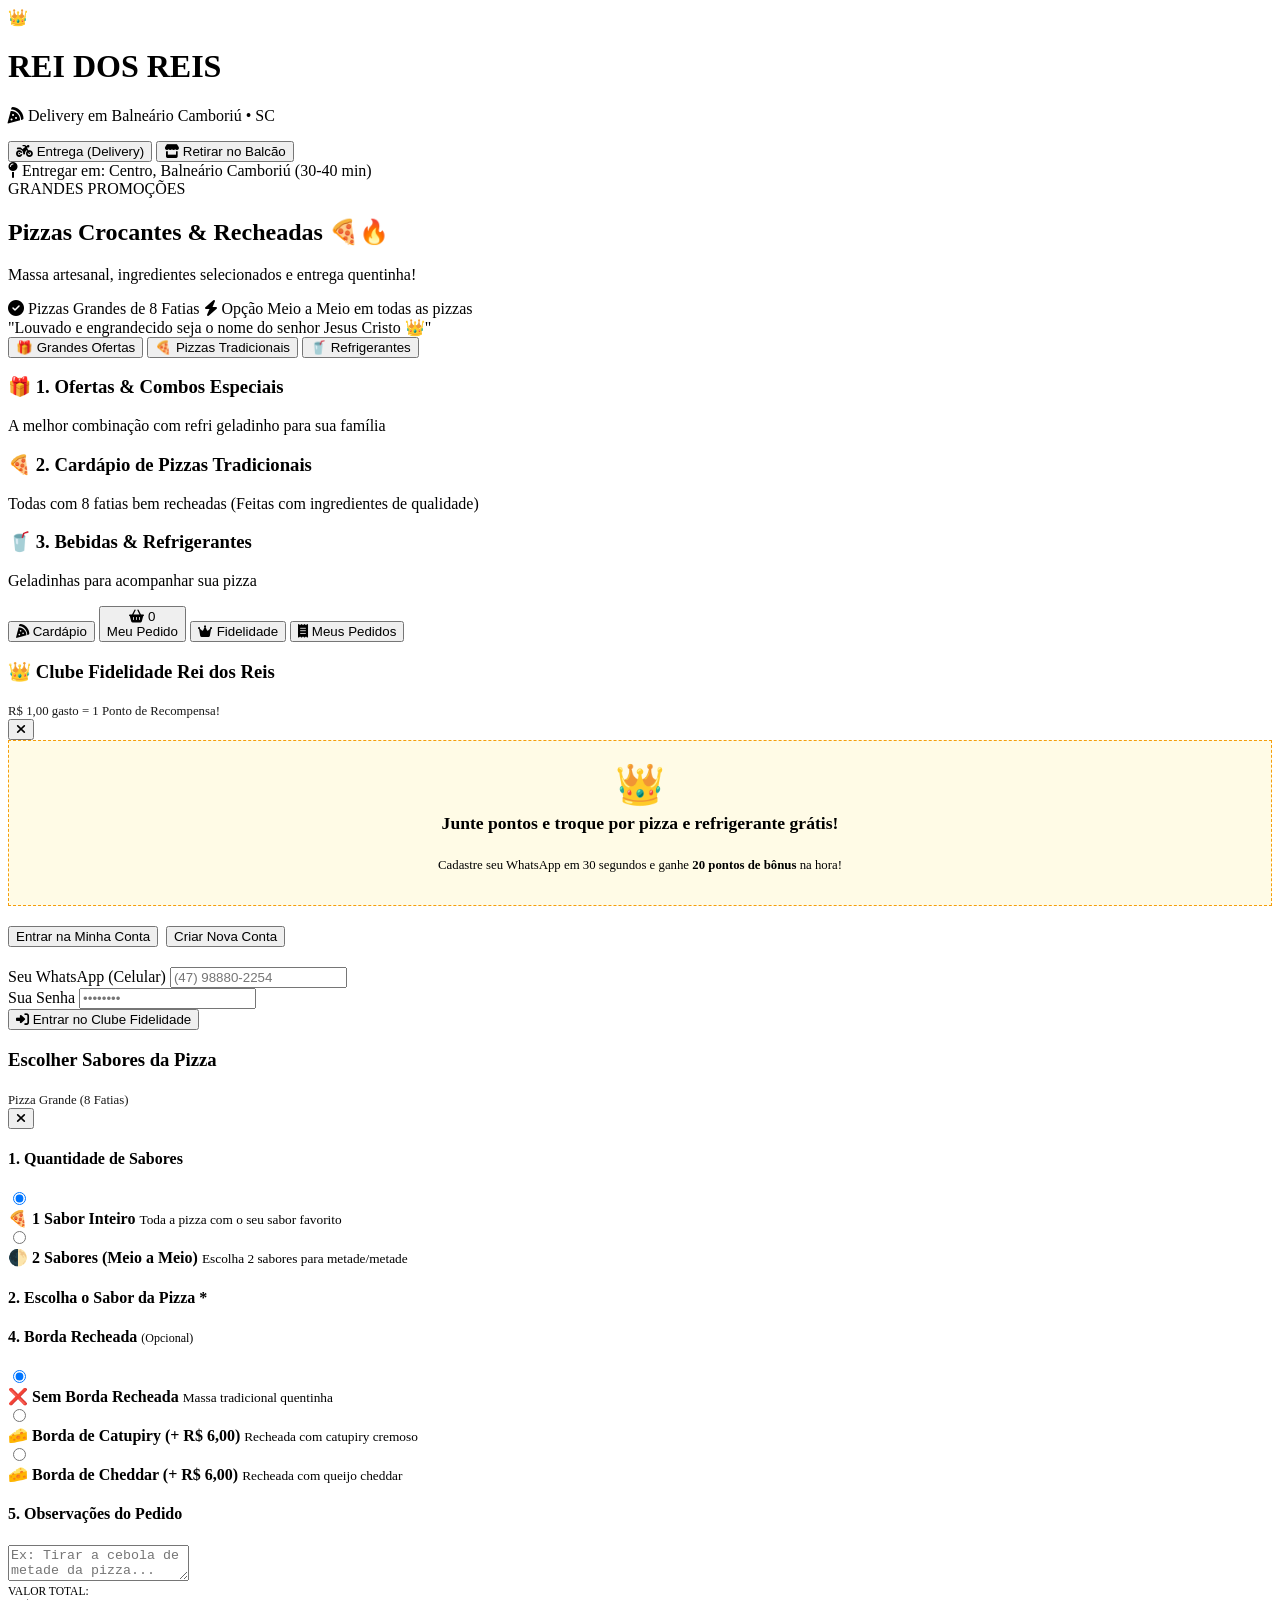
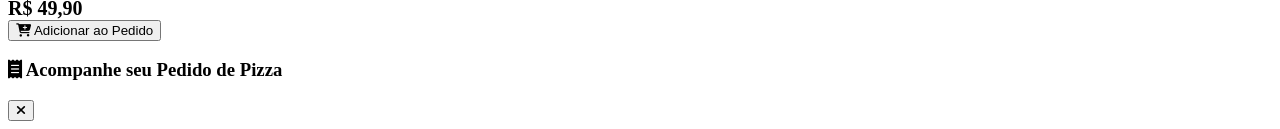
==== index.html @ 9207f4f2 "Atualizacao automatica Rei dos Reis - 15/08/2026 13:52" ====
<!DOCTYPE html>
<html lang="pt-BR">
<head>
  <meta charset="UTF-8" />
  <meta name="viewport" content="width=device-width, initial-scale=1.0, maximum-scale=1.0, user-scalable=no" />
  <title>Rei dos Reis Delivery - Pizzaria em Balneário Camboriú</title>
  
  <!-- Google Fonts & Font Awesome -->
  <link rel="preconnect" href="https://fonts.googleapis.com" />
  <link rel="preconnect" href="https://fonts.gstatic.com" crossorigin />
  <link href="https://fonts.googleapis.com/css2?family=Plus+Jakarta+Sans:wght@400;500;600;700;800&family=Outfit:wght@600;700;800;900&display=swap" rel="stylesheet" />
  <link rel="stylesheet" href="https://cdnjs.cloudflare.com/ajax/libs/font-awesome/6.4.0/css/all.min.css" />
  
  <link rel="stylesheet" href="styles.css?v=1.0" />
</head>
<body>

  <!-- MOBILE APP CONTAINER FRAME -->
  <div class="mobile-app-shell">

    <!-- RESTAURANT BRANDED HEADER -->
    <header class="app-header brand-header">
      <div class="brand-title-group">
        <div class="brand-logo-circle">
          👑
        </div>
        <div class="brand-name-box">
          <h1>REI DOS REIS</h1>
          <p><i class="fa-solid fa-pizza-slice text-gold"></i> Delivery em Balneário Camboriú • SC</p>
        </div>
      </div>
    </header>

    <!-- DELIVERY / PICKUP TOGGLE BAR -->
    <section class="fulfillment-bar">
      <div class="fulfillment-toggle">
        <button class="f-btn active" id="f-btn-delivery" onclick="setFulfillmentMode('delivery')">
          <i class="fa-solid fa-motorcycle"></i> Entrega (Delivery)
        </button>
        <button class="f-btn" id="f-btn-pickup" onclick="setFulfillmentMode('pickup')">
          <i class="fa-solid fa-store"></i> Retirar no Balcão
        </button>
      </div>
      <div class="address-subbar">
        <i class="fa-solid fa-map-pin text-gold"></i>
        <span id="delivery-address-display">Entregar em: Centro, Balneário Camboriú (30-40 min)</span>
      </div>
    </section>

    <!-- BANNER PROMO & CARDÁPIO DO DIA -->
    <section class="today-menu-banner">
      <div class="banner-card">
        <span class="banner-badge">GRANDES PROMOÇÕES</span>
        <h2>Pizzas Crocantes & Recheadas 🍕🔥</h2>
        <p>Massa artesanal, ingredientes selecionados e entrega quentinha!</p>
        <div class="banner-features">
          <span><i class="fa-solid fa-circle-check text-gold"></i> Pizzas Grandes de 8 Fatias</span>
          <span><i class="fa-solid fa-bolt text-gold"></i> Opção Meio a Meio em todas as pizzas</span>
        </div>
      </div>

      <div class="christian-footer-banner">
        "Louvado e engrandecido seja o nome do senhor Jesus Cristo 👑"
      </div>
    </section>

    <!-- QUICK CATEGORY NAV TABS -->
    <section class="categories-section">
      <div class="categories-scroll" id="categories-container">
        <button class="cat-pill active" data-cat="combos" onclick="scrollToSection('sec-combos', this)">
          <span class="cat-emoji">🎁</span>
          <span>Grandes Ofertas</span>
        </button>
        <button class="cat-pill" data-cat="pizzas" onclick="scrollToSection('sec-pizzas', this)">
          <span class="cat-emoji">🍕</span>
          <span>Pizzas Tradicionais</span>
        </button>
        <button class="cat-pill" data-cat="bebidas" onclick="scrollToSection('sec-bebidas', this)">
          <span class="cat-emoji">🥤</span>
          <span>Refrigerantes</span>
        </button>
      </div>
    </section>

    <!-- MAIN APP CONTENT -->
    <main class="feed-section">

      <!-- SECTION 1: COMBOS / PROMOÇÕES -->
      <section class="catalog-group" id="sec-combos">
        <div class="group-header">
          <h3>🎁 1. Ofertas & Combos Especiais</h3>
          <p>A melhor combinação com refri geladinho para sua família</p>
        </div>

        <div id="combos-container">
          <!-- JS Rendered Combos -->
        </div>
      </section>

      <!-- SECTION 2: PIZZAS TRADICIONAIS -->
      <section class="catalog-group" id="sec-pizzas">
        <div class="group-header">
          <h3>🍕 2. Cardápio de Pizzas Tradicionais</h3>
          <p>Todas com 8 fatias bem recheadas (Feitas com ingredientes de qualidade)</p>
        </div>

        <div class="pizza-flavors-grid" id="flavors-container">
          <!-- JS Rendered Flavors -->
        </div>
      </section>

      <!-- SECTION 3: BEBIDAS -->
      <section class="catalog-group" id="sec-bebidas">
        <div class="group-header">
          <h3>🥤 3. Bebidas & Refrigerantes</h3>
          <p>Geladinhas para acompanhar sua pizza</p>
        </div>

        <div id="drinks-container">
          <!-- JS Rendered Drinks -->
        </div>
      </section>

    </main>

    <!-- STICKY FLOATING CART BAR -->
    <div class="sticky-cart-bar" id="sticky-cart-bar" style="display: none;" onclick="toggleCartDrawer()">
      <div class="sticky-cart-info">
        <div class="sticky-cart-count-badge" id="sticky-cart-count">0</div>
        <div class="sticky-cart-text">
          <span>Ver Meu Pedido</span>
          <small id="sticky-cart-items-preview">Nenhum item</small>
        </div>
      </div>
      <div style="font-family: var(--font-heading); font-size: 1.1rem; font-weight: 900;" id="sticky-cart-total">
        R$ 0,00
      </div>
    </div>

    <!-- BOTTOM APP NAVIGATION BAR -->
    <nav class="bottom-nav">
      <button class="nav-item active" onclick="scrollToSection('sec-combos')">
        <i class="fa-solid fa-pizza-slice"></i>
        <span>Cardápio</span>
      </button>
      <button class="nav-item nav-item-cart" onclick="toggleCartDrawer()">
        <div class="cart-icon-box">
          <i class="fa-solid fa-basket-shopping"></i>
          <span class="nav-cart-badge" id="bottom-cart-badge">0</span>
        </div>
        <span>Meu Pedido</span>
      </button>
      <button class="nav-item" onclick="openLoyaltyModal()">
        <i class="fa-solid fa-crown text-gold"></i>
        <span>Fidelidade</span>
      </button>
      <button class="nav-item" onclick="openMyOrdersModal()">
        <i class="fa-solid fa-receipt"></i>
        <span>Meus Pedidos</span>
      </button>
    </nav>

  </div>

  <!-- MODAL: PROGRAMA DE FIDELIDADE -->
  <div class="modal-overlay" id="modal-loyalty">
    <div class="modal-content" style="height: 100%; max-height: 100%; border-radius: 0;">
      <div class="modal-header bg-gold">
        <div>
          <h3>👑 Clube Fidelidade Rei dos Reis</h3>
          <span style="font-size: 0.8rem; opacity: 0.9;">R$ 1,00 gasto = 1 Ponto de Recompensa!</span>
        </div>
        <button class="btn-close-modal" onclick="closeLoyaltyModal()"><i class="fa-solid fa-xmark"></i></button>
      </div>

      <div class="builder-body">
        
        <!-- STATE A: NÃO LOGADO -->
        <div id="loyalty-auth-container">
          <div style="text-align: center; background: #fffbe6; border: 1px dashed #f59e0b; padding: 1.25rem; border-radius: var(--radius-md); margin-bottom: 1.25rem;">
            <span style="font-size: 2.5rem;">👑</span>
            <h4 style="font-size: 1.1rem; color: var(--color-dark); margin-top: 0.3rem;">Junte pontos e troque por pizza e refrigerante grátis!</h4>
            <p style="font-size: 0.8rem; color: var(--color-gray); margin-top: 0.2rem;">Cadastre seu WhatsApp em 30 segundos e ganhe <strong>20 pontos de bônus</strong> na hora!</p>
          </div>

          <div style="display: flex; gap: 0.5rem; margin-bottom: 1.25rem;">
            <button type="button" class="btn btn-secondary btn-full active" id="btn-loyalty-tab-login" onclick="switchLoyaltyAuthTab('login')">Entrar na Minha Conta</button>
            <button type="button" class="btn btn-secondary btn-full" id="btn-loyalty-tab-reg" onclick="switchLoyaltyAuthTab('reg')">Criar Nova Conta</button>
          </div>

          <!-- FORM: LOGIN -->
          <form id="form-loyalty-login" onsubmit="handleLoyaltyLogin(event)">
            <div class="form-group margin-top-sm">
              <label for="loyalty-login-phone">Seu WhatsApp (Celular)</label>
              <input type="tel" id="loyalty-login-phone" placeholder="(47) 98880-2254" required />
            </div>
            <div class="form-group margin-top-sm">
              <label for="loyalty-login-pass">Sua Senha</label>
              <input type="password" id="loyalty-login-pass" placeholder="••••••••" required />
            </div>
            <button type="submit" class="btn btn-gold btn-full margin-top-md">
              <i class="fa-solid fa-right-to-bracket"></i> Entrar no Clube Fidelidade
            </button>
          </form>

          <!-- FORM: CADASTRO -->
          <form id="form-loyalty-register" onsubmit="handleLoyaltyRegister(event)" style="display: none;">
            <div class="form-group margin-top-sm">
              <label for="loyalty-reg-name">Seu Nome Completo</label>
              <input type="text" id="loyalty-reg-name" placeholder="Ex: João Santos" required />
            </div>
            <div class="form-group margin-top-sm">
              <label for="loyalty-reg-phone">Seu WhatsApp (DDD + Número)</label>
              <input type="tel" id="loyalty-reg-phone" placeholder="(47) 98880-2254" required />
            </div>
            <div class="form-group margin-top-sm">
              <label for="loyalty-reg-pass">Crie uma Senha Fácil</label>
              <input type="password" id="loyalty-reg-pass" placeholder="Mínimo 3 digitos" required />
            </div>
            <button type="submit" class="btn btn-gold btn-full margin-top-md">
              <i class="fa-solid fa-user-plus"></i> Criar Minha Conta & Ganhar 20 Pontos!
            </button>
          </form>
        </div>

        <!-- STATE B: LOGADO -->
        <div id="loyalty-user-container" style="display: none;">
          <div style="background: linear-gradient(135deg, #78350f 0%, #451a03 100%); color: #ffffff; padding: 1.25rem; border-radius: var(--radius-md); box-shadow: var(--shadow-md); margin-bottom: 1.5rem; border: 1px solid var(--color-accent-gold);">
            <div style="display: flex; justify-content: space-between; align-items: flex-start;">
              <div>
                <span style="font-size: 0.75rem; text-transform: uppercase; letter-spacing: 0.5px; opacity: 0.9;">CARTÃO FIDELIDADE REI DOS REIS</span>
                <h3 id="loyalty-user-name" style="font-size: 1.2rem; font-weight: 800; font-family: var(--font-heading);">Cliente</h3>
              </div>
              <button onclick="handleLoyaltyLogout()" style="background: rgba(255,255,255,0.2); border: none; color: #fff; padding: 0.3rem 0.6rem; border-radius: 12px; font-size: 0.7rem; font-weight: 700; cursor: pointer;">Sair</button>
            </div>

            <div style="margin-top: 1rem; display: flex; align-items: baseline; gap: 0.4rem;">
              <span id="loyalty-user-points" style="font-size: 2.2rem; font-weight: 900; font-family: var(--font-heading); color: var(--color-accent-gold);">0</span>
              <span style="font-size: 0.9rem; font-weight: 700;">Pontos Acumulados</span>
            </div>
            <small style="display: block; opacity: 0.85; font-size: 0.75rem; margin-top: 0.2rem;">Ganhe +1 ponto a cada R$ 1,00 em pedidos na pizzaria!</small>
          </div>

          <h4 style="font-size: 1rem; color: var(--color-dark); margin-bottom: 0.75rem;"><i class="fa-solid fa-gift text-gold"></i> Resgatar Prêmios com Seus Pontos:</h4>

          <div id="rewards-catalog-list" style="display: flex; flex-direction: column; gap: 0.75rem;">
            <!-- JS Rendered Rewards -->
          </div>
        </div>

      </div>
    </div>
  </div>

  <!-- MODAL: MONTAR PIZZA / ESCOLHER SABORES -->
  <div class="modal-overlay" id="modal-pizza-builder">
    <div class="modal-content" style="height: 100%; max-height: 100%; border-radius: 0;">
      <div class="modal-header bg-gold">
        <div>
          <h3 id="builder-modal-title">Escolher Sabores da Pizza</h3>
          <span style="font-size: 0.8rem; opacity: 0.9;" id="builder-modal-price">Pizza Grande (8 Fatias)</span>
        </div>
        <button class="btn-close-modal" onclick="closePizzaBuilderModal()"><i class="fa-solid fa-xmark"></i></button>
      </div>

      <div class="builder-body">
        
        <!-- PASSO 1: TIPO DE SABOR -->
        <div class="catalog-group">
          <h4 class="step-header">1. Quantidade de Sabores</h4>
          <div class="options-group">
            <label class="radio-option">
              <input type="radio" name="pizza-split-mode" value="1" onchange="togglePizzaSplitMode('1')" checked />
              <div class="radio-content">
                <strong>🍕 1 Sabor Inteiro</strong>
                <small>Toda a pizza com o seu sabor favorito</small>
              </div>
            </label>
            <label class="radio-option">
              <input type="radio" name="pizza-split-mode" value="2" onchange="togglePizzaSplitMode('2')" />
              <div class="radio-content">
                <strong>🌓 2 Sabores (Meio a Meio)</strong>
                <small>Escolha 2 sabores para metade/metade</small>
              </div>
            </label>
          </div>
        </div>

        <!-- PASSO 2: SELEÇÃO DO 1º SABOR -->
        <div class="catalog-group margin-top-md">
          <h4 class="step-header" id="label-flavor-1">2. Escolha o Sabor da Pizza <span class="text-gold">*</span></h4>
          <div class="options-group" id="flavor-1-container">
            <!-- JS Rendered Flavors Radio 1 -->
          </div>
        </div>

        <!-- PASSO 3: SELEÇÃO DO 2º SABOR (Se Meio a Meio) -->
        <div class="catalog-group margin-top-md" id="section-flavor-2" style="display: none;">
          <h4 class="step-header">3. Escolha o 2º Sabor (Metade 2) <span class="text-gold">*</span></h4>
          <div class="options-group" id="flavor-2-container">
            <!-- JS Rendered Flavors Radio 2 -->
          </div>
        </div>

        <!-- PASSO 4: BORDA RECHEADA -->
        <div class="catalog-group margin-top-md">
          <h4 class="step-header">4. Borda Recheada <span style="font-size: 0.75rem; font-weight: 500; color: var(--color-gray);">(Opcional)</span></h4>
          <div class="options-group">
            <label class="radio-option">
              <input type="radio" name="pizza-border" value="Sem Borda" data-price="0.00" onchange="calcPizzaBuilderTotal()" checked />
              <div class="radio-content">
                <strong>❌ Sem Borda Recheada</strong>
                <small>Massa tradicional quentinha</small>
              </div>
            </label>
            <label class="radio-option">
              <input type="radio" name="pizza-border" value="Borda de Catupiry" data-price="6.00" onchange="calcPizzaBuilderTotal()" />
              <div class="radio-content">
                <strong>🧀 Borda de Catupiry (+ R$ 6,00)</strong>
                <small>Recheada com catupiry cremoso</small>
              </div>
            </label>
            <label class="radio-option">
              <input type="radio" name="pizza-border" value="Borda de Cheddar" data-price="6.00" onchange="calcPizzaBuilderTotal()" />
              <div class="radio-content">
                <strong>🧀 Borda de Cheddar (+ R$ 6,00)</strong>
                <small>Recheada com queijo cheddar</small>
              </div>
            </label>
          </div>
        </div>

        <!-- PASSO 5: OBSERVAÇÕES -->
        <div class="catalog-group margin-top-md">
          <h4 class="step-header">5. Observações do Pedido</h4>
          <div class="form-group">
            <textarea id="pizza-notes" rows="2" placeholder="Ex: Tirar a cebola de metade da pizza..."></textarea>
          </div>
        </div>

      </div>

      <div class="builder-footer">
        <div>
          <small style="font-size: 0.72rem; color: var(--color-gray); display: block;">VALOR TOTAL:</small>
          <strong id="builder-total-price" style="font-size: 1.25rem; color: var(--color-primary); font-family: var(--font-heading);">R$ 49,90</strong>
        </div>
        <button class="btn btn-gold" onclick="addPizzaToCartFromBuilder()">
          <i class="fa-solid fa-cart-plus"></i> Adicionar ao Pedido
        </button>
      </div>
    </div>
  </div>

  <!-- DRAWER: SEU PEDIDO -->
  <div class="drawer-overlay" id="cart-drawer-overlay" onclick="toggleCartDrawer()"></div>
  <aside class="modal-content" id="cart-drawer" style="position: fixed; right: 0; top: 0; bottom: 0; height: 100%; max-width: 420px; border-radius: 0; transform: translateX(100%); transition: transform 0.3s ease; z-index: 105;">
    <div class="modal-header bg-gold">
      <h3><i class="fa-solid fa-basket-shopping"></i> Seu Pedido na Pizzaria</h3>
      <button class="btn-close-modal" onclick="toggleCartDrawer()"><i class="fa-solid fa-xmark"></i></button>
    </div>

    <div class="builder-body">
      
      <!-- Step 1: Cart Items List -->
      <div id="cart-step-items">
        <div id="cart-items-container" style="display: flex; flex-direction: column; gap: 0.75rem;">
          <!-- JS Rendered Cart Items -->
        </div>

        <div class="form-group margin-top-md">
          <label for="checkout-address-input"><i class="fa-solid fa-location-dot text-gold"></i> Endereço Completo para Entrega em BC</label>
          <input type="text" id="checkout-address-input" placeholder="Rua / Av., Número, Ap., Ponto de ref." />
        </div>

        <div class="form-group margin-top-sm">
          <label for="checkout-bairro-bc"><i class="fa-solid fa-map text-gold"></i> Selecione seu Bairro (Balneário Camboriú)</label>
          <select id="checkout-bairro-bc" onchange="updateDeliveryFeeBC()">
            <option value="Centro" data-fee="3.00" selected>Centro - Taxa R$ 3,00</option>
            <option value="Pioneiros" data-fee="4.00">Pioneiros - Taxa R$ 4,00</option>
            <option value="Nações" data-fee="4.00">Nações - Taxa R$ 4,00</option>
            <option value="Estados" data-fee="4.00">Estados - Taxa R$ 4,00</option>
            <option value="Ariribá" data-fee="5.00">Ariribá - Taxa R$ 5,00</option>
            <option value="Vila Real" data-fee="5.00">Vila Real - Taxa R$ 5,00</option>
            <option value="Municípios" data-fee="5.00">Municípios - Taxa R$ 5,00</option>
            <option value="Barra / Barra Sul" data-fee="6.00">Barra / Barra Sul - Taxa R$ 6,00</option>
            <option value="Praia dos Amores" data-fee="7.00">Praia dos Amores - Taxa R$ 7,00</option>
          </select>
        </div>

        <div class="form-group margin-top-sm">
          <label for="checkout-payment-method"><i class="fa-solid fa-wallet text-gold"></i> Forma de Pagamento</label>
          <select id="checkout-payment-method">
            <option value="pix">⚡ PIX (Aprovação Instantânea)</option>
            <option value="card">💳 Cartão de Crédito/Débito na Entrega</option>
            <option value="cash">💵 Dinheiro (Troco na Entrega)</option>
          </select>
        </div>

        <div style="background: #fffbe6; border: 1px solid var(--border-color); padding: 1rem; border-radius: var(--radius-sm); margin-top: 1rem;">
          <div style="display: flex; justify-content: space-between; font-size: 0.85rem;">
            <span>Subtotal:</span>
            <span id="cart-subtotal">R$ 0,00</span>
          </div>
          <div style="display: flex; justify-content: space-between; font-size: 0.85rem; margin-top: 0.3rem;">
            <span>Taxa de Entrega (BC):</span>
            <span id="cart-fee-display">R$ 3,00</span>
          </div>
          <div style="display: flex; justify-content: space-between; font-size: 1.1rem; font-weight: 800; margin-top: 0.5rem; border-top: 1px dashed var(--border-color); padding-top: 0.5rem;">
            <span>Total a Pagar:</span>
            <strong id="cart-total-price" class="text-gold">R$ 0,00</strong>
          </div>
        </div>
      </div>

      <!-- Step 2: PIX Confirmation -->
      <div id="cart-step-pix" style="display: none;">
        <div style="text-align: center; background: #fffbe6; border: 1px solid var(--border-color); padding: 1.25rem; border-radius: var(--radius-md);">
          <div style="font-size: 0.8rem; font-weight: 900; color: var(--color-primary); margin-bottom: 0.5rem;"><i class="fa-solid fa-qrcode"></i> CHAVE PIX - REI DOS REIS</div>
          <p style="font-size: 0.8rem; color: var(--color-gray);">Escaneie o QR Code abaixo ou copie a chave para pagar no seu banco:</p>
          
          <div style="margin: 1rem 0;">
            <img src="https://api.qrserver.com/v1/create-qr-code/?size=180x180&data=00020126580014br.gov.bcb.pix0136reidosreis-bc-santa-catarina-pix" alt="QR Code PIX Rei dos Reis" style="border-radius: 12px; border: 1px solid #ddd;" />
          </div>

          <div style="display: flex; gap: 0.5rem; margin-top: 1rem;">
            <input type="text" readonly id="pix-copy-input" value="00020126580014br.gov.bcb.pix0136reidosreis-pix-chave-99120" style="flex: 1; font-size: 0.75rem;" />
            <button class="btn btn-secondary" onclick="copyPixCode()"><i class="fa-solid fa-copy"></i> Copiar</button>
          </div>

          <button class="btn btn-gold btn-full margin-top-md" onclick="confirmPaymentAndSendToKitchen()">
            <i class="fa-solid fa-check-circle"></i> Enviar Pedido para a Pizzaria!
          </button>
        </div>
      </div>

    </div>

    <div class="builder-footer" id="cart-footer-actions">
      <button class="btn btn-secondary" onclick="clearCart()">Limpar</button>
      <button class="btn btn-gold btn-full" onclick="proceedToCheckoutPayment()">
        <i class="fa-solid fa-arrow-right"></i> Finalizar Pedido
      </button>
    </div>
  </aside>

  <!-- MODAL: MEUS PEDIDOS -->
  <div class="modal-overlay" id="modal-my-orders">
    <div class="modal-content" style="max-width: 600px;">
      <div class="modal-header bg-dark">
        <h3><i class="fa-solid fa-receipt text-gold"></i> Acompanhe seu Pedido de Pizza</h3>
        <button class="btn-close-modal" onclick="closeMyOrdersModal()"><i class="fa-solid fa-xmark"></i></button>
      </div>

      <div class="builder-body">
        <div id="user-orders-tracker-list">
          <!-- JS Rendered Orders -->
        </div>
      </div>
    </div>
  </div>

  <!-- Toast Notification Container -->
  <div class="toast-container" id="toast-container"></div>

  <!-- JavaScript -->
  <script src="app.js?v=1.0"></script>
</body>
</html>
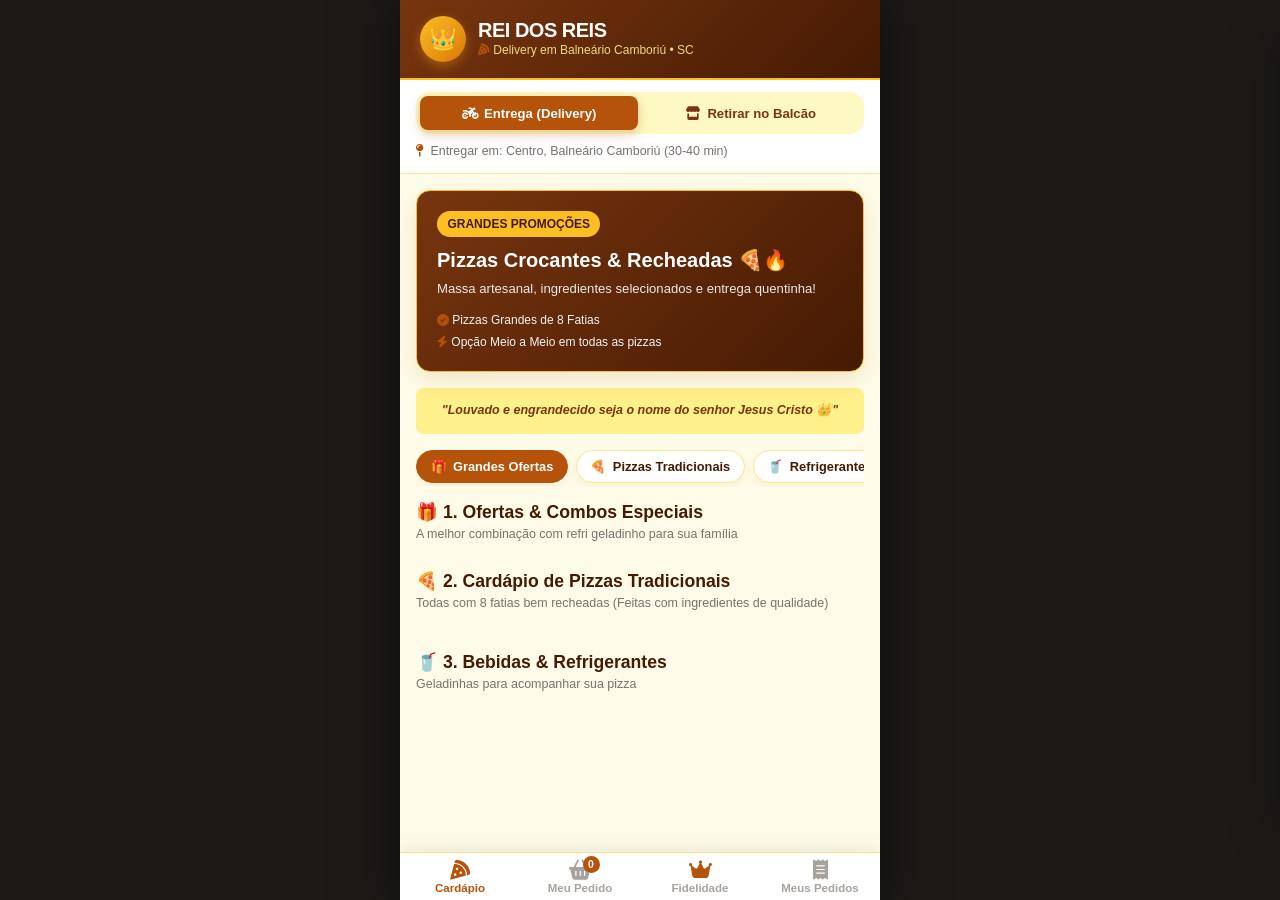
==== commit f4ba0d0a: "Atualizacao automatica Rei dos Reis - 15/08/2026 14:06" ====
--- a/index.html
+++ b/index.html
@@ -263,81 +263,8 @@
         <button class="btn-close-modal" onclick="closePizzaBuilderModal()"><i class="fa-solid fa-xmark"></i></button>
       </div>
 
-      <div class="builder-body">
-        
-        <!-- PASSO 1: TIPO DE SABOR -->
-        <div class="catalog-group">
-          <h4 class="step-header">1. Quantidade de Sabores</h4>
-          <div class="options-group">
-            <label class="radio-option">
-              <input type="radio" name="pizza-split-mode" value="1" onchange="togglePizzaSplitMode('1')" checked />
-              <div class="radio-content">
-                <strong>🍕 1 Sabor Inteiro</strong>
-                <small>Toda a pizza com o seu sabor favorito</small>
-              </div>
-            </label>
-            <label class="radio-option">
-              <input type="radio" name="pizza-split-mode" value="2" onchange="togglePizzaSplitMode('2')" />
-              <div class="radio-content">
-                <strong>🌓 2 Sabores (Meio a Meio)</strong>
-                <small>Escolha 2 sabores para metade/metade</small>
-              </div>
-            </label>
-          </div>
-        </div>
-
-        <!-- PASSO 2: SELEÇÃO DO 1º SABOR -->
-        <div class="catalog-group margin-top-md">
-          <h4 class="step-header" id="label-flavor-1">2. Escolha o Sabor da Pizza <span class="text-gold">*</span></h4>
-          <div class="options-group" id="flavor-1-container">
-            <!-- JS Rendered Flavors Radio 1 -->
-          </div>
-        </div>
-
-        <!-- PASSO 3: SELEÇÃO DO 2º SABOR (Se Meio a Meio) -->
-        <div class="catalog-group margin-top-md" id="section-flavor-2" style="display: none;">
-          <h4 class="step-header">3. Escolha o 2º Sabor (Metade 2) <span class="text-gold">*</span></h4>
-          <div class="options-group" id="flavor-2-container">
-            <!-- JS Rendered Flavors Radio 2 -->
-          </div>
-        </div>
-
-        <!-- PASSO 4: BORDA RECHEADA -->
-        <div class="catalog-group margin-top-md">
-          <h4 class="step-header">4. Borda Recheada <span style="font-size: 0.75rem; font-weight: 500; color: var(--color-gray);">(Opcional)</span></h4>
-          <div class="options-group">
-            <label class="radio-option">
-              <input type="radio" name="pizza-border" value="Sem Borda" data-price="0.00" onchange="calcPizzaBuilderTotal()" checked />
-              <div class="radio-content">
-                <strong>❌ Sem Borda Recheada</strong>
-                <small>Massa tradicional quentinha</small>
-              </div>
-            </label>
-            <label class="radio-option">
-              <input type="radio" name="pizza-border" value="Borda de Catupiry" data-price="6.00" onchange="calcPizzaBuilderTotal()" />
-              <div class="radio-content">
-                <strong>🧀 Borda de Catupiry (+ R$ 6,00)</strong>
-                <small>Recheada com catupiry cremoso</small>
-              </div>
-            </label>
-            <label class="radio-option">
-              <input type="radio" name="pizza-border" value="Borda de Cheddar" data-price="6.00" onchange="calcPizzaBuilderTotal()" />
-              <div class="radio-content">
-                <strong>🧀 Borda de Cheddar (+ R$ 6,00)</strong>
-                <small>Recheada com queijo cheddar</small>
-              </div>
-            </label>
-          </div>
-        </div>
-
-        <!-- PASSO 5: OBSERVAÇÕES -->
-        <div class="catalog-group margin-top-md">
-          <h4 class="step-header">5. Observações do Pedido</h4>
-          <div class="form-group">
-            <textarea id="pizza-notes" rows="2" placeholder="Ex: Tirar a cebola de metade da pizza..."></textarea>
-          </div>
-        </div>
-
+      <div class="builder-body" id="pizza-builder-dynamic-body">
+        <!-- JS Rendered Dynamic Pizza Builder Body -->
       </div>
 
       <div class="builder-footer">
@@ -464,6 +391,6 @@
   <div class="toast-container" id="toast-container"></div>
 
   <!-- JavaScript -->
-  <script src="app.js?v=1.0"></script>
+  <script src="app.js?v=1.1"></script>
 </body>
 </html>
--- a/styles.css
+++ b/styles.css
@@ -0,0 +1,819 @@
+/* ==========================================
+   REI DOS REIS DELIVERY - STYLES & DESIGN (CSS)
+   Pizzaria Tradicional & Combos - BC
+   ========================================== */
+
+:root {
+  --color-primary: #b45309;
+  --color-primary-dark: #78350f;
+  --color-primary-light: #d97706;
+  --color-accent: #f59e0b;
+  --color-accent-gold: #fbbf24;
+
+  --color-dark: #451a03;
+  --color-dark-surface: #1c1917;
+  --color-light: #fffbe6;
+  --color-gray: #78716c;
+  --color-muted: #a8a29e;
+  --border-color: #fde68a;
+
+  --bg-app: #fefce8;
+  --bg-surface: #ffffff;
+
+  --font-main: 'Plus Jakarta Sans', -apple-system, BlinkMacSystemFont, sans-serif;
+  --font-heading: 'Outfit', sans-serif;
+
+  --radius-sm: 8px;
+  --radius-md: 14px;
+  --radius-lg: 24px;
+
+  --shadow-sm: 0 4px 12px rgba(180, 83, 9, 0.08);
+  --shadow-md: 0 8px 24px rgba(180, 83, 9, 0.14);
+  --shadow-lg: 0 16px 40px rgba(180, 83, 9, 0.22);
+}
+
+* {
+  box-sizing: border-box;
+  margin: 0;
+  padding: 0;
+  -webkit-tap-highlight-color: transparent;
+}
+
+body {
+  font-family: var(--font-main);
+  background-color: var(--color-dark-surface);
+  color: var(--color-dark);
+  line-height: 1.5;
+  min-height: 100vh;
+  display: flex;
+  justify-content: center;
+  align-items: flex-start;
+}
+
+/* Mobile App Container Shell */
+.mobile-app-shell {
+  width: 100%;
+  max-width: 480px;
+  background-color: var(--bg-app);
+  min-height: 100vh;
+  position: relative;
+  box-shadow: 0 0 50px rgba(0, 0, 0, 0.5);
+  display: flex;
+  flex-direction: column;
+  padding-bottom: 85px;
+  overflow-x: hidden;
+}
+
+/* Header */
+.app-header.brand-header {
+  background: linear-gradient(135deg, #78350f 0%, #451a03 100%);
+  color: #ffffff;
+  padding: 1rem 1.25rem;
+  display: flex;
+  justify-content: space-between;
+  align-items: center;
+  position: sticky;
+  top: 0;
+  z-index: 50;
+  border-bottom: 2px solid var(--color-accent-gold);
+}
+
+.brand-title-group {
+  display: flex;
+  align-items: center;
+  gap: 0.75rem;
+}
+
+.brand-logo-circle {
+  width: 46px;
+  height: 46px;
+  background: linear-gradient(135deg, #fbbf24 0%, #d97706 100%);
+  border-radius: 50%;
+  display: flex;
+  align-items: center;
+  justify-content: center;
+  font-size: 1.4rem;
+  color: #451a03;
+  box-shadow: 0 4px 12px rgba(245, 158, 11, 0.4);
+}
+
+.brand-name-box h1 {
+  font-family: var(--font-heading);
+  font-size: 1.25rem;
+  font-weight: 900;
+  letter-spacing: -0.5px;
+  line-height: 1.1;
+  color: #ffffff;
+}
+
+.brand-name-box p {
+  font-size: 0.75rem;
+  opacity: 0.9;
+  font-weight: 500;
+  color: #fef08a;
+}
+
+/* Fulfillment Bar */
+.fulfillment-bar {
+  background: var(--bg-surface);
+  padding: 0.75rem 1rem;
+  border-bottom: 1px solid var(--border-color);
+}
+
+.fulfillment-toggle {
+  display: flex;
+  background: #fef9c3;
+  padding: 4px;
+  border-radius: var(--radius-md);
+  gap: 4px;
+}
+
+.f-btn {
+  flex: 1;
+  border: none;
+  background: transparent;
+  padding: 0.6rem 0.5rem;
+  font-size: 0.82rem;
+  font-weight: 700;
+  color: #78350f;
+  border-radius: var(--radius-sm);
+  cursor: pointer;
+  transition: all 0.2s ease;
+  display: flex;
+  align-items: center;
+  justify-content: center;
+  gap: 0.4rem;
+}
+
+.f-btn.active {
+  background: var(--color-primary);
+  color: #ffffff;
+  box-shadow: 0 4px 12px rgba(180, 83, 9, 0.3);
+}
+
+.address-subbar {
+  margin-top: 0.5rem;
+  font-size: 0.78rem;
+  color: var(--color-gray);
+  display: flex;
+  align-items: center;
+  gap: 0.4rem;
+}
+
+/* Banner Promo */
+.today-menu-banner {
+  padding: 1rem;
+}
+
+.banner-card {
+  background: linear-gradient(135deg, #78350f 0%, #451a03 100%);
+  color: #ffffff;
+  border-radius: var(--radius-md);
+  padding: 1.25rem;
+  box-shadow: var(--shadow-md);
+  position: relative;
+  border: 1px solid var(--color-accent-gold);
+}
+
+.banner-badge {
+  background: var(--color-accent-gold);
+  color: #451a03;
+  font-size: 0.75rem;
+  font-weight: 900;
+  padding: 0.25rem 0.65rem;
+  border-radius: 20px;
+  display: inline-block;
+  margin-bottom: 0.5rem;
+  text-transform: uppercase;
+}
+
+.banner-card h2 {
+  font-family: var(--font-heading);
+  font-size: 1.25rem;
+  font-weight: 800;
+  margin-bottom: 0.25rem;
+  color: #ffffff;
+}
+
+.banner-card p {
+  font-size: 0.82rem;
+  opacity: 0.9;
+  margin-bottom: 0.75rem;
+}
+
+.banner-features {
+  display: flex;
+  flex-direction: column;
+  gap: 0.25rem;
+  font-size: 0.75rem;
+  opacity: 0.95;
+}
+
+/* Slogan Footer Banner */
+.christian-footer-banner {
+  text-align: center;
+  font-style: italic;
+  font-size: 0.78rem;
+  color: var(--color-primary-dark);
+  font-weight: 700;
+  padding: 0.85rem;
+  background: #fef08a;
+  border-radius: var(--radius-sm);
+  margin-top: 1rem;
+}
+
+/* Categories Scroll */
+.categories-section {
+  padding: 0 1rem 0.75rem 1rem;
+}
+
+.categories-scroll {
+  display: flex;
+  gap: 0.5rem;
+  overflow-x: auto;
+  padding-bottom: 0.25rem;
+  scrollbar-width: none;
+}
+
+.cat-pill {
+  background: var(--bg-surface);
+  border: 1px solid var(--border-color);
+  padding: 0.5rem 0.85rem;
+  border-radius: 20px;
+  font-size: 0.8rem;
+  font-weight: 700;
+  color: var(--color-dark);
+  white-space: nowrap;
+  cursor: pointer;
+  display: flex;
+  align-items: center;
+  gap: 0.4rem;
+  box-shadow: var(--shadow-sm);
+  transition: all 0.2s ease;
+}
+
+.cat-pill.active {
+  background: var(--color-primary);
+  color: #ffffff;
+  border-color: var(--color-primary);
+}
+
+/* Catalog Feed */
+.feed-section {
+  padding: 0 1rem;
+}
+
+.catalog-group {
+  margin-bottom: 1.5rem;
+}
+
+.group-header h3 {
+  font-family: var(--font-heading);
+  font-size: 1.1rem;
+  font-weight: 800;
+  color: var(--color-dark);
+}
+
+.group-header p {
+  font-size: 0.78rem;
+  color: var(--color-gray);
+  margin-bottom: 0.75rem;
+}
+
+/* Combo Cards */
+.combo-card {
+  background: var(--bg-surface);
+  border-radius: var(--radius-md);
+  padding: 1rem;
+  border: 2px solid var(--color-accent-gold);
+  box-shadow: var(--shadow-md);
+  margin-bottom: 1rem;
+  position: relative;
+}
+
+.combo-badge {
+  position: absolute;
+  top: 0;
+  right: 0;
+  background: var(--color-primary);
+  color: #ffffff;
+  font-size: 0.68rem;
+  font-weight: 900;
+  padding: 0.25rem 0.75rem;
+  border-bottom-left-radius: 12px;
+}
+
+.combo-title {
+  font-family: var(--font-heading);
+  font-size: 1.1rem;
+  font-weight: 800;
+  color: var(--color-dark);
+  margin-bottom: 0.2rem;
+}
+
+.combo-desc {
+  font-size: 0.8rem;
+  color: var(--color-gray);
+  margin-bottom: 0.75rem;
+}
+
+.combo-price-row {
+  display: flex;
+  justify-content: space-between;
+  align-items: center;
+}
+
+.combo-price {
+  font-family: var(--font-heading);
+  font-size: 1.3rem;
+  font-weight: 900;
+  color: var(--color-primary);
+}
+
+/* Flavors Grid */
+.pizza-flavors-grid {
+  display: flex;
+  flex-direction: column;
+  gap: 0.85rem;
+}
+
+.flavor-card {
+  background: var(--bg-surface);
+  border-radius: var(--radius-md);
+  padding: 1rem;
+  border: 1px solid var(--border-color);
+  box-shadow: var(--shadow-sm);
+  display: flex;
+  gap: 1rem;
+}
+
+.flavor-img {
+  width: 85px;
+  height: 85px;
+  border-radius: var(--radius-sm);
+  overflow: hidden;
+  flex-shrink: 0;
+}
+
+.flavor-img img {
+  width: 100%;
+  height: 100%;
+  object-fit: cover;
+}
+
+.flavor-details {
+  flex: 1;
+  display: flex;
+  flex-direction: column;
+  justify-content: space-between;
+}
+
+.flavor-details h4 {
+  font-family: var(--font-heading);
+  font-size: 1.05rem;
+  font-weight: 800;
+  color: var(--color-dark);
+}
+
+.flavor-details p {
+  font-size: 0.78rem;
+  color: var(--color-gray);
+  margin-top: 0.15rem;
+}
+
+/* Item Row List */
+.item-row-card {
+  background: var(--bg-surface);
+  border-radius: var(--radius-sm);
+  padding: 0.75rem 1rem;
+  border: 1px solid var(--border-color);
+  display: flex;
+  justify-content: space-between;
+  align-items: center;
+  margin-bottom: 0.5rem;
+}
+
+.item-row-info h5 {
+  font-size: 0.9rem;
+  font-weight: 700;
+  color: var(--color-dark);
+}
+
+.item-row-info span {
+  font-size: 0.8rem;
+  font-weight: 800;
+  color: var(--color-primary);
+}
+
+/* Bottom Nav */
+.bottom-nav {
+  position: fixed;
+  bottom: 0;
+  left: 50%;
+  transform: translateX(-50%);
+  width: 100%;
+  max-width: 480px;
+  background: var(--bg-surface);
+  border-top: 1px solid var(--border-color);
+  display: flex;
+  justify-content: space-around;
+  padding: 0.4rem 0;
+  z-index: 99;
+  box-shadow: 0 -4px 20px rgba(0, 0, 0, 0.08);
+}
+
+.nav-item {
+  border: none;
+  background: transparent;
+  display: flex;
+  flex-direction: column;
+  align-items: center;
+  gap: 2px;
+  color: var(--color-muted);
+  font-size: 0.72rem;
+  font-weight: 700;
+  cursor: pointer;
+  flex: 1;
+}
+
+.nav-item i {
+  font-size: 1.25rem;
+}
+
+.nav-item.active {
+  color: var(--color-primary);
+}
+
+.nav-item-cart {
+  position: relative;
+}
+
+.cart-icon-box {
+  position: relative;
+}
+
+.nav-cart-badge {
+  position: absolute;
+  top: -4px;
+  right: -8px;
+  background: var(--color-primary);
+  color: #ffffff;
+  font-size: 0.65rem;
+  font-weight: 900;
+  width: 17px;
+  height: 17px;
+  border-radius: 50%;
+  display: flex;
+  align-items: center;
+  justify-content: center;
+}
+
+/* Sticky Cart Bar */
+.sticky-cart-bar {
+  position: fixed;
+  bottom: 60px;
+  left: 50%;
+  transform: translateX(-50%);
+  width: 90%;
+  max-width: 440px;
+  background: linear-gradient(135deg, #b45309 0%, #78350f 100%);
+  color: #ffffff;
+  padding: 0.75rem 1.25rem;
+  border-radius: 30px;
+  display: flex;
+  justify-content: space-between;
+  align-items: center;
+  z-index: 98;
+  box-shadow: 0 8px 24px rgba(180, 83, 9, 0.4);
+  cursor: pointer;
+}
+
+.sticky-cart-info {
+  display: flex;
+  align-items: center;
+  gap: 0.75rem;
+}
+
+.sticky-cart-count-badge {
+  background: #ffffff;
+  color: var(--color-primary-dark);
+  font-size: 0.85rem;
+  font-weight: 900;
+  width: 26px;
+  height: 26px;
+  border-radius: 50%;
+  display: flex;
+  align-items: center;
+  justify-content: center;
+}
+
+.sticky-cart-text span {
+  font-size: 0.85rem;
+  font-weight: 800;
+  display: block;
+}
+
+.sticky-cart-text small {
+  font-size: 0.7rem;
+  opacity: 0.85;
+}
+
+/* Modals */
+.modal-overlay,
+.drawer-overlay {
+  position: fixed;
+  top: 0;
+  left: 0;
+  right: 0;
+  bottom: 0;
+  background: rgba(15, 23, 42, 0.6);
+  backdrop-filter: blur(4px);
+  z-index: 100;
+  display: none;
+  justify-content: center;
+  align-items: center;
+  pointer-events: none;
+}
+
+.modal-overlay.active,
+.drawer-overlay.active {
+  display: flex !important;
+  pointer-events: auto;
+}
+
+.modal-content {
+  background: var(--bg-surface);
+  width: 92%;
+  max-width: 480px;
+  border-radius: var(--radius-lg);
+  overflow: hidden;
+  box-shadow: 0 25px 50px rgba(0, 0, 0, 0.25);
+  max-height: 90vh;
+  display: flex;
+  flex-direction: column;
+  pointer-events: auto;
+}
+
+.modal-header {
+  padding: 1.25rem 1.5rem;
+  display: flex;
+  justify-content: space-between;
+  align-items: center;
+  color: #ffffff;
+}
+
+.modal-header.bg-gold {
+  background: linear-gradient(135deg, #78350f 0%, #451a03 100%);
+}
+
+.modal-header.bg-dark {
+  background: #1c1917;
+}
+
+.btn-close-modal {
+  background: rgba(255, 255, 255, 0.2);
+  border: none;
+  color: #ffffff;
+  width: 32px;
+  height: 32px;
+  border-radius: 50%;
+  font-size: 1rem;
+  cursor: pointer;
+  display: flex;
+  align-items: center;
+  justify-content: center;
+}
+
+.builder-body {
+  padding: 1.25rem;
+  overflow-y: auto;
+  flex: 1;
+}
+
+.step-header {
+  font-family: var(--font-heading);
+  font-size: 0.95rem;
+  font-weight: 800;
+  color: var(--color-dark);
+  margin-bottom: 0.6rem;
+}
+
+.options-group {
+  display: flex;
+  flex-direction: column;
+  gap: 0.5rem;
+}
+
+.checkbox-option,
+.radio-option {
+  display: flex;
+  align-items: flex-start;
+  gap: 0.65rem;
+  background: #fffbe6;
+  padding: 0.65rem 0.85rem;
+  border-radius: var(--radius-sm);
+  border: 1px solid var(--border-color);
+  cursor: pointer;
+  font-size: 0.85rem;
+  font-weight: 600;
+}
+
+.checkbox-option input,
+.radio-option input {
+  margin-top: 3px;
+  accent-color: var(--color-primary);
+}
+
+.radio-content strong {
+  display: block;
+  font-size: 0.85rem;
+  color: var(--color-dark);
+}
+
+.radio-content small {
+  display: block;
+  font-size: 0.75rem;
+  color: var(--color-gray);
+  font-weight: 400;
+}
+
+.builder-footer {
+  padding: 1rem 1.25rem;
+  background: var(--bg-surface);
+  border-top: 1px solid var(--border-color);
+  display: flex;
+  justify-content: space-between;
+  align-items: center;
+}
+
+/* Buttons */
+.btn {
+  border: none;
+  padding: 0.65rem 1.25rem;
+  border-radius: 20px;
+  font-size: 0.85rem;
+  font-weight: 800;
+  cursor: pointer;
+  display: inline-flex;
+  align-items: center;
+  justify-content: center;
+  gap: 0.4rem;
+  transition: all 0.2s ease;
+}
+
+.btn-primary {
+  background: var(--color-primary);
+  color: #ffffff;
+}
+
+.btn-gold {
+  background: linear-gradient(135deg, #d97706 0%, #b45309 100%);
+  color: #ffffff;
+  box-shadow: 0 4px 14px rgba(180, 83, 9, 0.35);
+}
+
+.btn-secondary {
+  background: #fef9c3;
+  color: #78350f;
+}
+
+.btn-full {
+  width: 100%;
+}
+
+.btn-sm {
+  padding: 0.4rem 0.85rem;
+  font-size: 0.78rem;
+}
+
+.margin-top-sm { margin-top: 0.5rem; }
+.margin-top-md { margin-top: 1rem; }
+.margin-top-lg { margin-top: 1.5rem; }
+
+.text-gold { color: var(--color-primary); }
+
+/* Forms */
+.form-group {
+  display: flex;
+  flex-direction: column;
+  gap: 0.35rem;
+}
+
+.form-group label {
+  font-size: 0.78rem;
+  font-weight: 700;
+  color: var(--color-dark);
+}
+
+.form-group input,
+.form-group select,
+.form-group textarea {
+  padding: 0.65rem 0.85rem;
+  border: 1px solid var(--border-color);
+  border-radius: var(--radius-sm);
+  font-size: 0.85rem;
+  font-family: var(--font-main);
+  outline: none;
+}
+
+.form-row {
+  display: flex;
+  gap: 0.75rem;
+}
+
+/* Toast */
+.toast-container {
+  position: fixed;
+  bottom: 80px;
+  left: 50%;
+  transform: translateX(-50%);
+  z-index: 200;
+  display: flex;
+  flex-direction: column;
+  gap: 0.5rem;
+  width: 90%;
+  max-width: 400px;
+  pointer-events: none;
+}
+
+.toast {
+  background: #451a03;
+  color: #ffffff;
+  padding: 0.85rem 1.15rem;
+  border-radius: var(--radius-md);
+  font-size: 0.82rem;
+  font-weight: 700;
+  box-shadow: 0 10px 30px rgba(0,0,0,0.3);
+  display: flex;
+  align-items: center;
+  gap: 0.6rem;
+  border-left: 4px solid var(--color-accent-gold);
+  animation: slideUp 0.3s ease;
+}
+
+@keyframes slideUp {
+  from { transform: translateY(20px); opacity: 0; }
+  to { transform: translateY(0); opacity: 1; }
+}
+
+/* Tables for Admin */
+.orders-table-wrapper {
+  overflow-x: auto;
+}
+
+.admin-orders-table {
+  width: 100%;
+  border-collapse: collapse;
+  font-size: 0.85rem;
+}
+
+.admin-orders-table th,
+.admin-orders-table td {
+  padding: 0.85rem;
+  text-align: left;
+  border-bottom: 1px solid #e2e8f0;
+}
+
+.admin-orders-table th {
+  background: #f8fafc;
+  font-weight: 800;
+  color: var(--color-dark);
+}
+
+.partner-tabs {
+  display: flex;
+  gap: 0.5rem;
+}
+
+.partner-tab-btn {
+  background: #fef9c3;
+  border: none;
+  padding: 0.65rem 1.15rem;
+  border-radius: 20px;
+  font-size: 0.82rem;
+  font-weight: 800;
+  color: #78350f;
+  cursor: pointer;
+}
+
+.partner-tab-btn.active {
+  background: var(--color-primary);
+  color: #ffffff;
+}
+
+.partner-tab-pane {
+  display: none;
+}
+
+.partner-tab-pane.active {
+  display: block;
+}
+
+.badge-pending-count {
+  background: #ffffff;
+  color: var(--color-primary);
+  padding: 0.1rem 0.45rem;
+  border-radius: 10px;
+  font-size: 0.75rem;
+  margin-left: 0.3rem;
+}
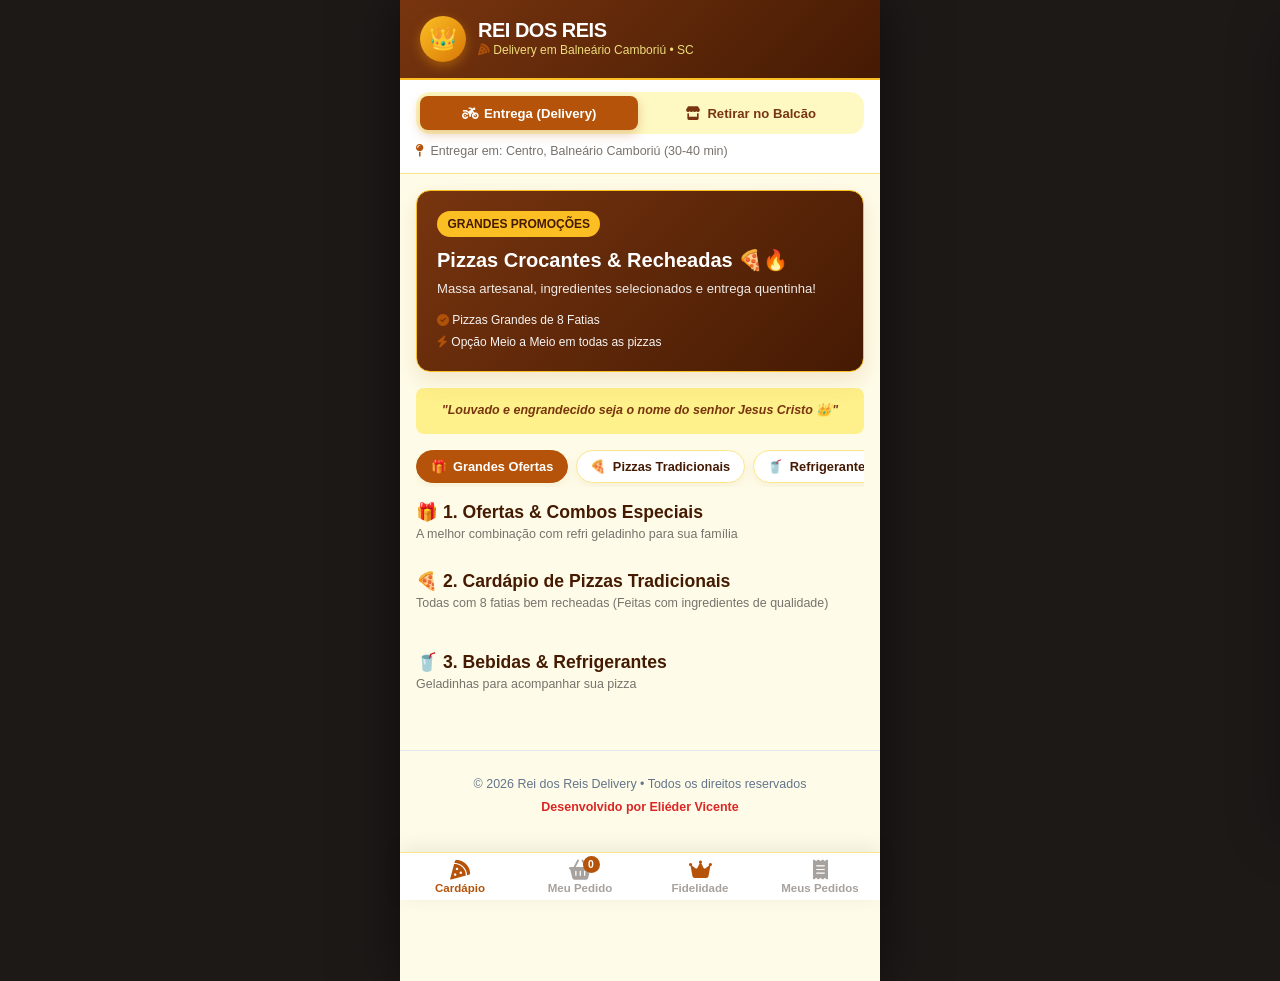
==== commit 3a04ea65: "Atualizacao automatica Rei dos Reis - 16/08/2026 09:56" ====
--- a/index.html
+++ b/index.html
@@ -137,6 +137,12 @@
       </div>
     </div>
 
+    <!-- FOOTER DIREITOS AUTORAIS -->
+    <footer style="text-align: center; padding: 1.5rem 1rem 5rem 1rem; font-size: 0.78rem; color: #64748b; border-top: 1px solid #e2e8f0; margin-top: 2rem;">
+      <p>© 2026 Rei dos Reis Delivery • Todos os direitos reservados</p>
+      <p style="margin-top: 0.25rem; font-weight: 700; color: #dc2626;">Desenvolvido por Eliéder Vicente</p>
+    </footer>
+
     <!-- BOTTOM APP NAVIGATION BAR -->
     <nav class="bottom-nav">
       <button class="nav-item active" onclick="scrollToSection('sec-combos')">
@@ -385,12 +391,31 @@
         </div>
       </div>
     </div>
+  <!-- MODAL: CUPOM / COMPROVANTE DIGITAL -->
+  <div class="modal-overlay" id="modal-receipt">
+    <div class="modal-content" style="max-width: 480px;">
+      <div class="modal-header bg-gold">
+        <h3><i class="fa-solid fa-receipt"></i> Comprovante do Pedido</h3>
+        <button class="btn-close-modal" onclick="closeReceiptModal()"><i class="fa-solid fa-xmark"></i></button>
+      </div>
+      <div class="builder-body" id="receipt-modal-body">
+        <!-- JS Rendered Receipt -->
+      </div>
+      <div class="builder-footer" style="flex-direction: column; gap: 0.5rem;">
+        <button class="btn btn-gold btn-full" onclick="sendReceiptWhatsApp()">
+          <i class="fa-brands fa-whatsapp"></i> Enviar Comprovante no WhatsApp
+        </button>
+        <button class="btn btn-secondary btn-full" onclick="printOrderReceipt()">
+          <i class="fa-solid fa-print"></i> Imprimir Cupom / Salvar PDF
+        </button>
+      </div>
+    </div>
   </div>
 
   <!-- Toast Notification Container -->
   <div class="toast-container" id="toast-container"></div>
 
   <!-- JavaScript -->
-  <script src="app.js?v=1.1"></script>
+  <script src="app.js?v=1.2"></script>
 </body>
 </html>
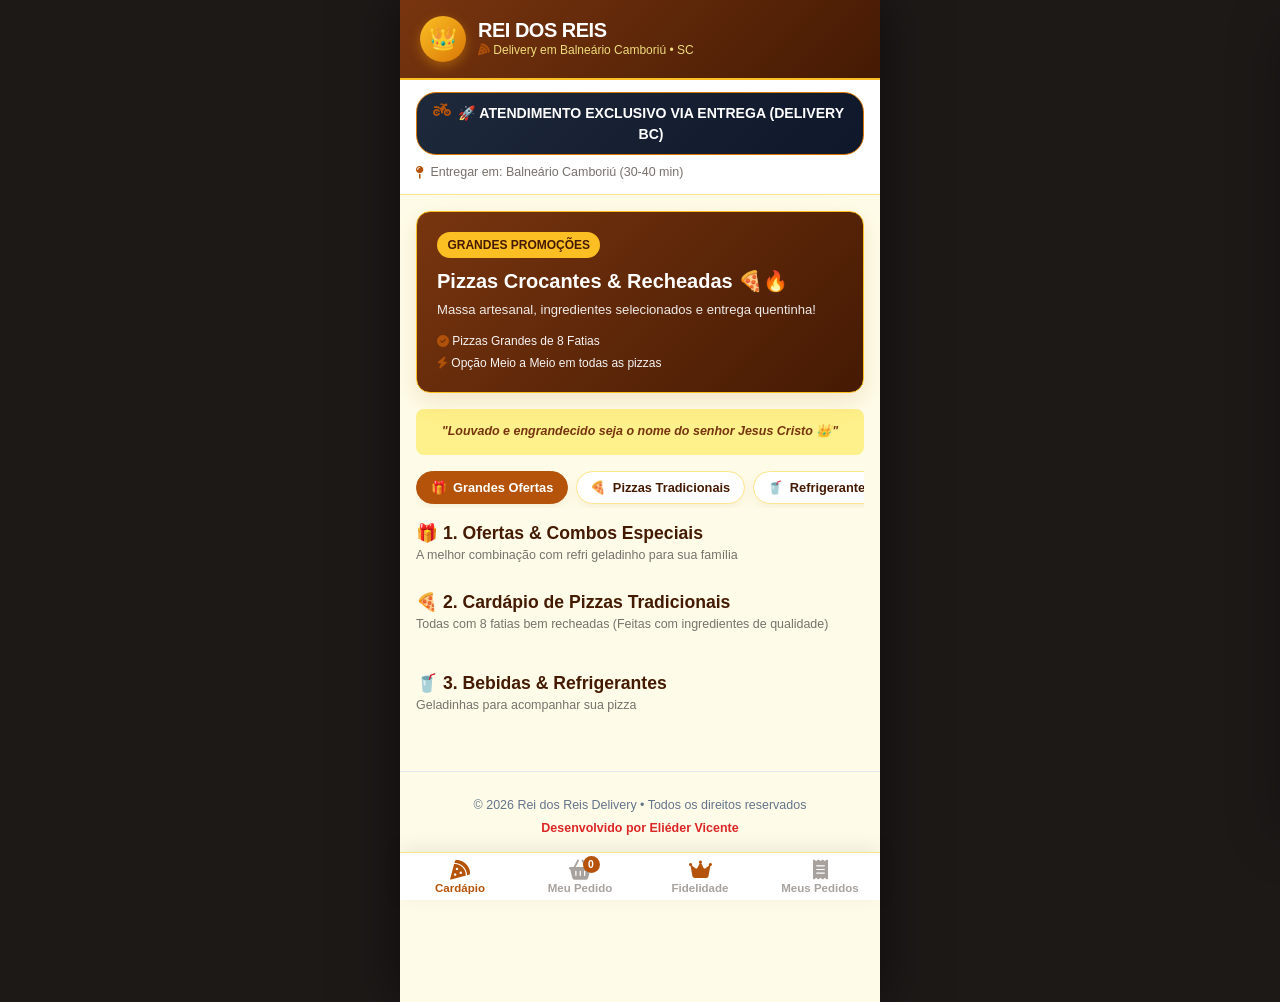
==== commit 1a883c4e: "Atualizacao automatica Rei dos Reis - 16/08/2026 10:41" ====
--- a/index.html
+++ b/index.html
@@ -31,19 +31,14 @@
       </div>
     </header>
 
-    <!-- DELIVERY / PICKUP TOGGLE BAR -->
+    <!-- DELIVERY ONLY BAR -->
     <section class="fulfillment-bar">
-      <div class="fulfillment-toggle">
-        <button class="f-btn active" id="f-btn-delivery" onclick="setFulfillmentMode('delivery')">
-          <i class="fa-solid fa-motorcycle"></i> Entrega (Delivery)
-        </button>
-        <button class="f-btn" id="f-btn-pickup" onclick="setFulfillmentMode('pickup')">
-          <i class="fa-solid fa-store"></i> Retirar no Balcão
-        </button>
+      <div class="fulfillment-toggle" style="background: linear-gradient(135deg, #1e293b 0%, #0f172a 100%); color: #ffffff; padding: 0.6rem 1rem; border-radius: 20px; text-align: center; font-weight: 800; font-size: 0.88rem; border: 1px solid #d97706;">
+        <i class="fa-solid fa-motorcycle text-gold"></i> 🚀 ATENDIMENTO EXCLUSIVO VIA ENTREGA (DELIVERY BC)
       </div>
       <div class="address-subbar">
         <i class="fa-solid fa-map-pin text-gold"></i>
-        <span id="delivery-address-display">Entregar em: Centro, Balneário Camboriú (30-40 min)</span>
+        <span id="delivery-address-display">Entregar em: Balneário Camboriú (30-40 min)</span>
       </div>
     </section>
 
@@ -143,7 +138,9 @@
       <p style="margin-top: 0.25rem; font-weight: 700; color: #dc2626;">Desenvolvido por Eliéder Vicente</p>
     </footer>
 
-    <!-- BOTTOM APP NAVIGATION BAR -->
+  </div>
+
+  <!-- BOTTOM APP NAVIGATION BAR -->
     <nav class="bottom-nav">
       <button class="nav-item active" onclick="scrollToSection('sec-combos')">
         <i class="fa-solid fa-pizza-slice"></i>
